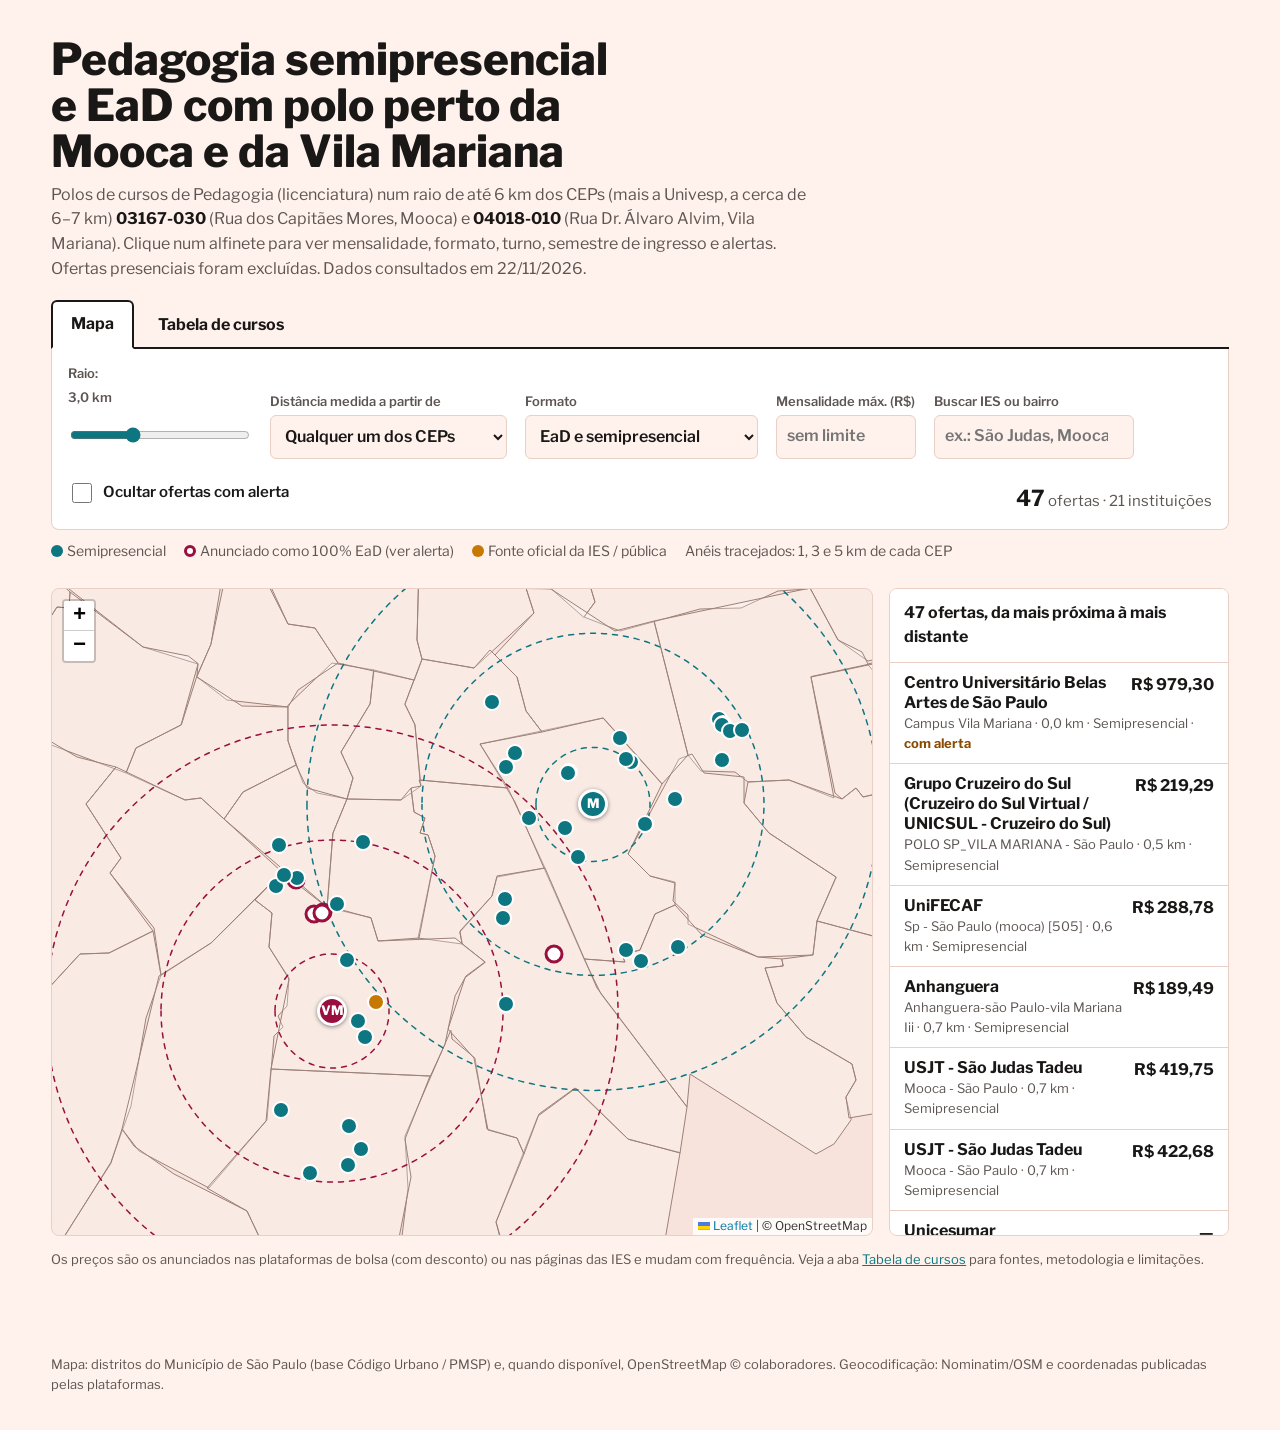
==== index.html @ 07bc19f8 "Mapa e tabela de cursos de Pedagogia semipresencial/EaD perto da Mooca e da Vila Mariana Duas página" ====
<!DOCTYPE html>
<html lang="pt-BR">
<head>
<meta charset="utf-8">
<meta name="viewport" content="width=device-width, initial-scale=1">
<title>Pedagogia EaD – Mapa</title>
<link rel="preconnect" href="https://fonts.googleapis.com">
<link rel="stylesheet" href="https://fonts.googleapis.com/css2?family=Libre+Franklin:wght@400;600;700;800&display=swap">
<link rel="stylesheet" href="assets/vendor/leaflet.css">
<link rel="stylesheet" href="assets/estilo.css">
</head>
<body>
<header class="band"><div class="wrap">
  <h1>Pedagogia semipresencial e EaD com polo perto da Mooca e da Vila Mariana</h1>
  <p class="lede">Polos de cursos de Pedagogia (licenciatura) num raio de até 6 km dos CEPs (mais a Univesp, a cerca de 6–7 km) <b>03167-030</b> (Rua dos Capitães Mores, Mooca) e <b>04018-010</b> (Rua Dr. Álvaro Alvim, Vila Mariana). Clique num alfinete para ver mensalidade, formato, turno, semestre de ingresso e alertas. Ofertas presenciais foram excluídas. Dados consultados em 22/11/2026.</p>
  <nav class="tabs" aria-label="Páginas">
    <a href="index.html" aria-current="page">Mapa</a>
    <a href="tabela.html">Tabela de cursos</a>
  </nav>
  <div class="filters" id="filters"></div>
  <div class="legend">
    <span><span class="dot" style="background:#0d7680"></span>Semipresencial</span>
    <span><span class="dot" style="background:#fff;border:3px solid #990f3d"></span>Anunciado como 100% EaD (ver alerta)</span>
    <span><span class="dot" style="background:#c77800"></span>Fonte oficial da IES / pública</span>
    <span>Anéis tracejados: 1, 3 e 5 km de cada CEP</span>
  </div>
</div></header>
<main class="band" style="padding-top:0"><div class="wrap">
  <div class="mapgrid">
    <div id="map" role="region" aria-label="Mapa dos polos"></div>
    <aside class="list" aria-label="Polos no filtro"><h2 id="listTitle">Polos</h2><div id="list"></div></aside>
  </div>
  <p class="small" style="font-size:13px;color:var(--muted)">Os preços são os anunciados nas plataformas de bolsa (com desconto) ou nas páginas das IES e mudam com frequência. Veja a aba <a href="tabela.html">Tabela de cursos</a> para fontes, metodologia e limitações.</p>
</div></main>
<footer class="band"><div class="wrap">Mapa: distritos do Município de São Paulo (base Código Urbano / PMSP) e, quando disponível, OpenStreetMap © colaboradores. Geocodificação: Nominatim/OSM e coordenadas publicadas pelas plataformas.</div></footer>
<script src="assets/vendor/leaflet.js"></script>
<script src="assets/distritos.js"></script>
<script src="assets/dados.js"></script>
<script src="assets/comum.js"></script>
<script>
{
const {brl,km,esc,filtrar,montarFiltros,ler}=window.PED;
const TEAL='#0d7680',CLARET='#990f3d',OFF='#c77800';
const map=L.map('map',{zoomSnap:0.5,scrollWheelZoom:true}).setView([-23.574,-46.618],13);
const tiles=L.tileLayer('https://{s}.tile.openstreetmap.org/{z}/{x}/{y}.png',{maxZoom:19,attribution:'© OpenStreetMap'}).addTo(map);
L.geoJSON(window.DISTRITOS,{style:{color:'#9b8077',weight:1,fillColor:'#ffffff',fillOpacity:0.25},
  onEachFeature:(f,l)=>l.bindTooltip(f.properties.n,{sticky:true,className:'lbl'})}).addTo(map);
for(const o of window.META.origens){
  const col=o.id==='mooca'?TEAL:CLARET;
  [1,3,5].forEach(r=>L.circle([o.lat,o.lng],{radius:r*1000,color:col,weight:1.5,dashArray:'5 6',fill:false,interactive:false}).addTo(map));
  L.marker([o.lat,o.lng],{icon:L.divIcon({className:'',html:`<div class="origin-ic" style="background:${col}">${o.id==='mooca'?'M':'VM'}</div>`,iconSize:[30,30],iconAnchor:[15,15]}),zIndexOffset:1000})
   .bindPopup(`<div class="pop"><h3>CEP ${o.cep}</h3><p class="sub">${esc(o.nome)}</p></div>`).addTo(map);
}
const layer=L.layerGroup().addTo(map);
let marks={};
function pop(c){
  const al=c.alertas.map(a=>`<div class="alert">${esc(a)}</div>`).join('');
  return `<div class="pop"><h3>${esc(c.ies)}</h3><p class="sub">${esc(c.polo)}${c.bairro?' · '+esc(c.bairro):''}</p>
  <dl><dt>Endereço</dt><dd>${esc(c.endereco||'não informado')}</dd>
  <dt>Formato</dt><dd>${esc(c.formato)}</dd>
  <dt>Turno</dt><dd>${esc(c.turnos.join(', ')||'—')}</dd>
  <dt>Mensalidade</dt><dd>${brl(c.preco)}${c.preco_cheio&&c.preco_cheio!==c.preco?` <span style="font-weight:400;color:#5d5551">(cheia ${brl(c.preco_cheio)})</span>`:''}</dd>
  <dt>Ingresso</dt><dd>${esc(c.semestre||'—')}</dd>
  <dt>Duração</dt><dd>${esc(c.duracao||'—')}</dd>
  <dt>Vagas</dt><dd>${esc(c.vagas)}</dd>
  <dt>MEC</dt><dd>${esc(c.mec)}</dd>
  <dt>Distâncias</dt><dd>${km(c.dm)} da Mooca · ${km(c.dv)} da V. Mariana</dd></dl>${al}
  <a href="${esc(c.fonte)}" target="_blank" rel="noopener">Fonte: ${esc(c.fonte_nome)}</a></div>`;
}
function draw(f){
  layer.clearLayers();marks={};
  const L2=filtrar(window.CURSOS,f).sort((a,b)=>window.PED.dist(a,f.ref)-window.PED.dist(b,f.ref));
  // desloca levemente alfinetes no mesmo ponto
  const seen={};
  for(const c of L2){
    const k=c.lat.toFixed(4)+','+c.lng.toFixed(4);const n=seen[k]=(seen[k]||0)+1;
    const ang=n*2.1,off=n>1?0.00018*Math.sqrt(n):0;
    const ll=[c.lat+off*Math.sin(ang),c.lng+off*Math.cos(ang)];
    const sp=/semi/i.test(c.formato),col=c.origem==='oficial'?OFF:(sp?TEAL:CLARET);
    const m=L.circleMarker(ll,{radius:8,color:sp||c.origem==='oficial'?'#fff':CLARET,weight:sp||c.origem==='oficial'?2:3,fillColor:sp||c.origem==='oficial'?col:'#fff',fillOpacity:1})
      .bindPopup(pop(c),{maxWidth:320}).addTo(layer);
    m.on('popupopen',()=>sel(c.id));marks[c.id]=m;
  }
  document.getElementById('count').innerHTML=`<b>${L2.length}</b> ofertas · ${new Set(L2.map(c=>c.ies)).size} instituições`;
  document.getElementById('listTitle').textContent=`${L2.length} ofertas, da mais próxima à mais distante`;
  document.getElementById('list').innerHTML=L2.map(c=>`<button class="item" data-id="${c.id}"><span class="p">${brl(c.preco)}</span><div class="t">${esc(c.ies)}</div><div class="s">${esc(c.polo)} · ${km(window.PED.dist(c,f.ref))} · ${esc(c.formato)}${c.alertas.length?' · <b style="color:var(--warn)">com alerta</b>':''}</div></button>`).join('')||'<p style="padding:14px">Nenhuma oferta com esses filtros. Aumente o raio.</p>';
}
function sel(id){document.querySelectorAll('.item').forEach(b=>b.classList.toggle('on',b.dataset.id==id));const b=document.querySelector(`.item[data-id="${id}"]`);if(b)b.scrollIntoView({block:'nearest'})}
document.getElementById('list').addEventListener('click',e=>{const b=e.target.closest('.item');if(!b)return;const m=marks[b.dataset.id];if(m){map.setView(m.getLatLng(),Math.max(map.getZoom(),15));m.openPopup()}});
montarFiltros(document.getElementById('filters'),ler(),draw);
}
</script>
</body>
</html>
---- assets/vendor/leaflet.css ----
/* required styles */

.leaflet-pane,
.leaflet-tile,
.leaflet-marker-icon,
.leaflet-marker-shadow,
.leaflet-tile-container,
.leaflet-pane > svg,
.leaflet-pane > canvas,
.leaflet-zoom-box,
.leaflet-image-layer,
.leaflet-layer {
	position: absolute;
	left: 0;
	top: 0;
	}
.leaflet-container {
	overflow: hidden;
	}
.leaflet-tile,
.leaflet-marker-icon,
.leaflet-marker-shadow {
	-webkit-user-select: none;
	   -moz-user-select: none;
	        user-select: none;
	  -webkit-user-drag: none;
	}
/* Prevents IE11 from highlighting tiles in blue */
.leaflet-tile::selection {
	background: transparent;
}
/* Safari renders non-retina tile on retina better with this, but Chrome is worse */
.leaflet-safari .leaflet-tile {
	image-rendering: -webkit-optimize-contrast;
	}
/* hack that prevents hw layers "stretching" when loading new tiles */
.leaflet-safari .leaflet-tile-container {
	width: 1600px;
	height: 1600px;
	-webkit-transform-origin: 0 0;
	}
.leaflet-marker-icon,
.leaflet-marker-shadow {
	display: block;
	}
/* .leaflet-container svg: reset svg max-width decleration shipped in Joomla! (joomla.org) 3.x */
/* .leaflet-container img: map is broken in FF if you have max-width: 100% on tiles */
.leaflet-container .leaflet-overlay-pane svg {
	max-width: none !important;
	max-height: none !important;
	}
.leaflet-container .leaflet-marker-pane img,
.leaflet-container .leaflet-shadow-pane img,
.leaflet-container .leaflet-tile-pane img,
.leaflet-container img.leaflet-image-layer,
.leaflet-container .leaflet-tile {
	max-width: none !important;
	max-height: none !important;
	width: auto;
	padding: 0;
	}

.leaflet-container img.leaflet-tile {
	/* See: https://bugs.chromium.org/p/chromium/issues/detail?id=600120 */
	mix-blend-mode: plus-lighter;
}

.leaflet-container.leaflet-touch-zoom {
	-ms-touch-action: pan-x pan-y;
	touch-action: pan-x pan-y;
	}
.leaflet-container.leaflet-touch-drag {
	-ms-touch-action: pinch-zoom;
	/* Fallback for FF which doesn't support pinch-zoom */
	touch-action: none;
	touch-action: pinch-zoom;
}
.leaflet-container.leaflet-touch-drag.leaflet-touch-zoom {
	-ms-touch-action: none;
	touch-action: none;
}
.leaflet-container {
	-webkit-tap-highlight-color: transparent;
}
.leaflet-container a {
	-webkit-tap-highlight-color: rgba(51, 181, 229, 0.4);
}
.leaflet-tile {
	filter: inherit;
	visibility: hidden;
	}
.leaflet-tile-loaded {
	visibility: inherit;
	}
.leaflet-zoom-box {
	width: 0;
	height: 0;
	-moz-box-sizing: border-box;
	     box-sizing: border-box;
	z-index: 800;
	}
/* workaround for https://bugzilla.mozilla.org/show_bug.cgi?id=888319 */
.leaflet-overlay-pane svg {
	-moz-user-select: none;
	}

.leaflet-pane         { z-index: 400; }

.leaflet-tile-pane    { z-index: 200; }
.leaflet-overlay-pane { z-index: 400; }
.leaflet-shadow-pane  { z-index: 500; }
.leaflet-marker-pane  { z-index: 600; }
.leaflet-tooltip-pane   { z-index: 650; }
.leaflet-popup-pane   { z-index: 700; }

.leaflet-map-pane canvas { z-index: 100; }
.leaflet-map-pane svg    { z-index: 200; }

.leaflet-vml-shape {
	width: 1px;
	height: 1px;
	}
.lvml {
	behavior: url(#default#VML);
	display: inline-block;
	position: absolute;
	}


/* control positioning */

.leaflet-control {
	position: relative;
	z-index: 800;
	pointer-events: visiblePainted; /* IE 9-10 doesn't have auto */
	pointer-events: auto;
	}
.leaflet-top,
.leaflet-bottom {
	position: absolute;
	z-index: 1000;
	pointer-events: none;
	}
.leaflet-top {
	top: 0;
	}
.leaflet-right {
	right: 0;
	}
.leaflet-bottom {
	bottom: 0;
	}
.leaflet-left {
	left: 0;
	}
.leaflet-control {
	float: left;
	clear: both;
	}
.leaflet-right .leaflet-control {
	float: right;
	}
.leaflet-top .leaflet-control {
	margin-top: 10px;
	}
.leaflet-bottom .leaflet-control {
	margin-bottom: 10px;
	}
.leaflet-left .leaflet-control {
	margin-left: 10px;
	}
.leaflet-right .leaflet-control {
	margin-right: 10px;
	}


/* zoom and fade animations */

.leaflet-fade-anim .leaflet-popup {
	opacity: 0;
	-webkit-transition: opacity 0.2s linear;
	   -moz-transition: opacity 0.2s linear;
	        transition: opacity 0.2s linear;
	}
.leaflet-fade-anim .leaflet-map-pane .leaflet-popup {
	opacity: 1;
	}
.leaflet-zoom-animated {
	-webkit-transform-origin: 0 0;
	    -ms-transform-origin: 0 0;
	        transform-origin: 0 0;
	}
svg.leaflet-zoom-animated {
	will-change: transform;
}

.leaflet-zoom-anim .leaflet-zoom-animated {
	-webkit-transition: -webkit-transform 0.25s cubic-bezier(0,0,0.25,1);
	   -moz-transition:    -moz-transform 0.25s cubic-bezier(0,0,0.25,1);
	        transition:         transform 0.25s cubic-bezier(0,0,0.25,1);
	}
.leaflet-zoom-anim .leaflet-tile,
.leaflet-pan-anim .leaflet-tile {
	-webkit-transition: none;
	   -moz-transition: none;
	        transition: none;
	}

.leaflet-zoom-anim .leaflet-zoom-hide {
	visibility: hidden;
	}


/* cursors */

.leaflet-interactive {
	cursor: pointer;
	}
.leaflet-grab {
	cursor: -webkit-grab;
	cursor:    -moz-grab;
	cursor:         grab;
	}
.leaflet-crosshair,
.leaflet-crosshair .leaflet-interactive {
	cursor: crosshair;
	}
.leaflet-popup-pane,
.leaflet-control {
	cursor: auto;
	}
.leaflet-dragging .leaflet-grab,
.leaflet-dragging .leaflet-grab .leaflet-interactive,
.leaflet-dragging .leaflet-marker-draggable {
	cursor: move;
	cursor: -webkit-grabbing;
	cursor:    -moz-grabbing;
	cursor:         grabbing;
	}

/* marker & overlays interactivity */
.leaflet-marker-icon,
.leaflet-marker-shadow,
.leaflet-image-layer,
.leaflet-pane > svg path,
.leaflet-tile-container {
	pointer-events: none;
	}

.leaflet-marker-icon.leaflet-interactive,
.leaflet-image-layer.leaflet-interactive,
.leaflet-pane > svg path.leaflet-interactive,
svg.leaflet-image-layer.leaflet-interactive path {
	pointer-events: visiblePainted; /* IE 9-10 doesn't have auto */
	pointer-events: auto;
	}

/* visual tweaks */

.leaflet-container {
	background: #ddd;
	outline-offset: 1px;
	}
.leaflet-container a {
	color: #0078A8;
	}
.leaflet-zoom-box {
	border: 2px dotted #38f;
	background: rgba(255,255,255,0.5);
	}


/* general typography */
.leaflet-container {
	font-family: "Helvetica Neue", Arial, Helvetica, sans-serif;
	font-size: 12px;
	font-size: 0.75rem;
	line-height: 1.5;
	}


/* general toolbar styles */

.leaflet-bar {
	box-shadow: 0 1px 5px rgba(0,0,0,0.65);
	border-radius: 4px;
	}
.leaflet-bar a {
	background-color: #fff;
	border-bottom: 1px solid #ccc;
	width: 26px;
	height: 26px;
	line-height: 26px;
	display: block;
	text-align: center;
	text-decoration: none;
	color: black;
	}
.leaflet-bar a,
.leaflet-control-layers-toggle {
	background-position: 50% 50%;
	background-repeat: no-repeat;
	display: block;
	}
.leaflet-bar a:hover,
.leaflet-bar a:focus {
	background-color: #f4f4f4;
	}
.leaflet-bar a:first-child {
	border-top-left-radius: 4px;
	border-top-right-radius: 4px;
	}
.leaflet-bar a:last-child {
	border-bottom-left-radius: 4px;
	border-bottom-right-radius: 4px;
	border-bottom: none;
	}
.leaflet-bar a.leaflet-disabled {
	cursor: default;
	background-color: #f4f4f4;
	color: #bbb;
	}

.leaflet-touch .leaflet-bar a {
	width: 30px;
	height: 30px;
	line-height: 30px;
	}
.leaflet-touch .leaflet-bar a:first-child {
	border-top-left-radius: 2px;
	border-top-right-radius: 2px;
	}
.leaflet-touch .leaflet-bar a:last-child {
	border-bottom-left-radius: 2px;
	border-bottom-right-radius: 2px;
	}

/* zoom control */

.leaflet-control-zoom-in,
.leaflet-control-zoom-out {
	font: bold 18px 'Lucida Console', Monaco, monospace;
	text-indent: 1px;
	}

.leaflet-touch .leaflet-control-zoom-in, .leaflet-touch .leaflet-control-zoom-out  {
	font-size: 22px;
	}


/* layers control */

.leaflet-control-layers {
	box-shadow: 0 1px 5px rgba(0,0,0,0.4);
	background: #fff;
	border-radius: 5px;
	}
.leaflet-control-layers-toggle {
	background-image: url(images/layers.png);
	width: 36px;
	height: 36px;
	}
.leaflet-retina .leaflet-control-layers-toggle {
	background-image: url(images/layers-2x.png);
	background-size: 26px 26px;
	}
.leaflet-touch .leaflet-control-layers-toggle {
	width: 44px;
	height: 44px;
	}
.leaflet-control-layers .leaflet-control-layers-list,
.leaflet-control-layers-expanded .leaflet-control-layers-toggle {
	display: none;
	}
.leaflet-control-layers-expanded .leaflet-control-layers-list {
	display: block;
	position: relative;
	}
.leaflet-control-layers-expanded {
	padding: 6px 10px 6px 6px;
	color: #333;
	background: #fff;
	}
.leaflet-control-layers-scrollbar {
	overflow-y: scroll;
	overflow-x: hidden;
	padding-right: 5px;
	}
.leaflet-control-layers-selector {
	margin-top: 2px;
	position: relative;
	top: 1px;
	}
.leaflet-control-layers label {
	display: block;
	font-size: 13px;
	font-size: 1.08333em;
	}
.leaflet-control-layers-separator {
	height: 0;
	border-top: 1px solid #ddd;
	margin: 5px -10px 5px -6px;
	}

/* Default icon URLs */
.leaflet-default-icon-path { /* used only in path-guessing heuristic, see L.Icon.Default */
	background-image: url(images/marker-icon.png);
	}


/* attribution and scale controls */

.leaflet-container .leaflet-control-attribution {
	background: #fff;
	background: rgba(255, 255, 255, 0.8);
	margin: 0;
	}
.leaflet-control-attribution,
.leaflet-control-scale-line {
	padding: 0 5px;
	color: #333;
	line-height: 1.4;
	}
.leaflet-control-attribution a {
	text-decoration: none;
	}
.leaflet-control-attribution a:hover,
.leaflet-control-attribution a:focus {
	text-decoration: underline;
	}
.leaflet-attribution-flag {
	display: inline !important;
	vertical-align: baseline !important;
	width: 1em;
	height: 0.6669em;
	}
.leaflet-left .leaflet-control-scale {
	margin-left: 5px;
	}
.leaflet-bottom .leaflet-control-scale {
	margin-bottom: 5px;
	}
.leaflet-control-scale-line {
	border: 2px solid #777;
	border-top: none;
	line-height: 1.1;
	padding: 2px 5px 1px;
	white-space: nowrap;
	-moz-box-sizing: border-box;
	     box-sizing: border-box;
	background: rgba(255, 255, 255, 0.8);
	text-shadow: 1px 1px #fff;
	}
.leaflet-control-scale-line:not(:first-child) {
	border-top: 2px solid #777;
	border-bottom: none;
	margin-top: -2px;
	}
.leaflet-control-scale-line:not(:first-child):not(:last-child) {
	border-bottom: 2px solid #777;
	}

.leaflet-touch .leaflet-control-attribution,
.leaflet-touch .leaflet-control-layers,
.leaflet-touch .leaflet-bar {
	box-shadow: none;
	}
.leaflet-touch .leaflet-control-layers,
.leaflet-touch .leaflet-bar {
	border: 2px solid rgba(0,0,0,0.2);
	background-clip: padding-box;
	}


/* popup */

.leaflet-popup {
	position: absolute;
	text-align: center;
	margin-bottom: 20px;
	}
.leaflet-popup-content-wrapper {
	padding: 1px;
	text-align: left;
	border-radius: 12px;
	}
.leaflet-popup-content {
	margin: 13px 24px 13px 20px;
	line-height: 1.3;
	font-size: 13px;
	font-size: 1.08333em;
	min-height: 1px;
	}
.leaflet-popup-content p {
	margin: 17px 0;
	margin: 1.3em 0;
	}
.leaflet-popup-tip-container {
	width: 40px;
	height: 20px;
	position: absolute;
	left: 50%;
	margin-top: -1px;
	margin-left: -20px;
	overflow: hidden;
	pointer-events: none;
	}
.leaflet-popup-tip {
	width: 17px;
	height: 17px;
	padding: 1px;

	margin: -10px auto 0;
	pointer-events: auto;

	-webkit-transform: rotate(45deg);
	   -moz-transform: rotate(45deg);
	    -ms-transform: rotate(45deg);
	        transform: rotate(45deg);
	}
.leaflet-popup-content-wrapper,
.leaflet-popup-tip {
	background: white;
	color: #333;
	box-shadow: 0 3px 14px rgba(0,0,0,0.4);
	}
.leaflet-container a.leaflet-popup-close-button {
	position: absolute;
	top: 0;
	right: 0;
	border: none;
	text-align: center;
	width: 24px;
	height: 24px;
	font: 16px/24px Tahoma, Verdana, sans-serif;
	color: #757575;
	text-decoration: none;
	background: transparent;
	}
.leaflet-container a.leaflet-popup-close-button:hover,
.leaflet-container a.leaflet-popup-close-button:focus {
	color: #585858;
	}
.leaflet-popup-scrolled {
	overflow: auto;
	}

.leaflet-oldie .leaflet-popup-content-wrapper {
	-ms-zoom: 1;
	}
.leaflet-oldie .leaflet-popup-tip {
	width: 24px;
	margin: 0 auto;

	-ms-filter: "progid:DXImageTransform.Microsoft.Matrix(M11=0.70710678, M12=0.70710678, M21=-0.70710678, M22=0.70710678)";
	filter: progid:DXImageTransform.Microsoft.Matrix(M11=0.70710678, M12=0.70710678, M21=-0.70710678, M22=0.70710678);
	}

.leaflet-oldie .leaflet-control-zoom,
.leaflet-oldie .leaflet-control-layers,
.leaflet-oldie .leaflet-popup-content-wrapper,
.leaflet-oldie .leaflet-popup-tip {
	border: 1px solid #999;
	}


/* div icon */

.leaflet-div-icon {
	background: #fff;
	border: 1px solid #666;
	}


/* Tooltip */
/* Base styles for the element that has a tooltip */
.leaflet-tooltip {
	position: absolute;
	padding: 6px;
	background-color: #fff;
	border: 1px solid #fff;
	border-radius: 3px;
	color: #222;
	white-space: nowrap;
	-webkit-user-select: none;
	-moz-user-select: none;
	-ms-user-select: none;
	user-select: none;
	pointer-events: none;
	box-shadow: 0 1px 3px rgba(0,0,0,0.4);
	}
.leaflet-tooltip.leaflet-interactive {
	cursor: pointer;
	pointer-events: auto;
	}
.leaflet-tooltip-top:before,
.leaflet-tooltip-bottom:before,
.leaflet-tooltip-left:before,
.leaflet-tooltip-right:before {
	position: absolute;
	pointer-events: none;
	border: 6px solid transparent;
	background: transparent;
	content: "";
	}

/* Directions */

.leaflet-tooltip-bottom {
	margin-top: 6px;
}
.leaflet-tooltip-top {
	margin-top: -6px;
}
.leaflet-tooltip-bottom:before,
.leaflet-tooltip-top:before {
	left: 50%;
	margin-left: -6px;
	}
.leaflet-tooltip-top:before {
	bottom: 0;
	margin-bottom: -12px;
	border-top-color: #fff;
	}
.leaflet-tooltip-bottom:before {
	top: 0;
	margin-top: -12px;
	margin-left: -6px;
	border-bottom-color: #fff;
	}
.leaflet-tooltip-left {
	margin-left: -6px;
}
.leaflet-tooltip-right {
	margin-left: 6px;
}
.leaflet-tooltip-left:before,
.leaflet-tooltip-right:before {
	top: 50%;
	margin-top: -6px;
	}
.leaflet-tooltip-left:before {
	right: 0;
	margin-right: -12px;
	border-left-color: #fff;
	}
.leaflet-tooltip-right:before {
	left: 0;
	margin-left: -12px;
	border-right-color: #fff;
	}

/* Printing */

@media print {
	/* Prevent printers from removing background-images of controls. */
	.leaflet-control {
		-webkit-print-color-adjust: exact;
		print-color-adjust: exact;
		}
	}
---- assets/estilo.css ----
/*
VOICE: mesa de infografia de jornal — sóbrio, preciso, útil para decidir.
IDEA: um guia de bairro impresso: dois pontos de partida (os CEPs) e anéis de distância.
PICTURE: o mapa da cidade com os distritos desenhados e os polos como alfinetes.
COLOUR and TYPE: fundo rosa-claro de jornal, tinta quase preta, petróleo (Mooca), bordô (Vila Mariana); Libre Franklin.
LAYOUT: título-conclusão, abas, filtros numa faixa, mapa largo com lista lateral; tabela ordenável.
*/
:root{color-scheme:light dark;
--bg:light-dark(#fff1ec,#1c1512);--paper:light-dark(#ffffff,#271e1a);--ink:light-dark(#1a1817,#f3ebe7);
--muted:light-dark(#5d5551,#bcaea8);--line:light-dark(#e9cfc6,#3d302a);
--teal:light-dark(#0d7680,#4fb3bc);--claret:light-dark(#990f3d,#e5658f);--warn:light-dark(#8a4b00,#f0b45c);
--warnbg:light-dark(#fff4e0,#3a2a12)}
:root[data-theme=light]{color-scheme:light}:root[data-theme=dark]{color-scheme:dark}
*{box-sizing:border-box;min-width:0}
html{scroll-padding-top:72px}
body{margin:0;background:var(--bg);color:var(--ink);font:16px/1.55 "Libre Franklin",system-ui,sans-serif;overflow-x:clip}
a{color:var(--teal)}
.band{padding:clamp(18px,3vw,36px) max(4vw,16px)}
.wrap{max-width:1240px;margin:0 auto}
header.band{padding-bottom:10px}
h1{font-weight:800;font-size:clamp(28px,3.6vw,44px);line-height:1.05;margin:0 0 8px;text-wrap:balance;max-width:24ch}
.lede{color:var(--muted);max-width:70ch;margin:0}
.lede b{color:var(--ink)}
nav.tabs{display:flex;gap:4px;flex-wrap:wrap;margin-top:18px;border-bottom:2px solid var(--ink)}
nav.tabs a{padding:10px 18px;min-height:44px;display:inline-flex;align-items:center;text-decoration:none;color:var(--ink);font-weight:700;border:2px solid transparent;border-bottom:0;border-radius:6px 6px 0 0;margin-bottom:-2px}
nav.tabs a[aria-current=page]{background:var(--paper);border-color:var(--ink);border-bottom:2px solid var(--paper)}
nav.tabs a:not([aria-current]):hover{background:var(--paper)}
.filters{display:flex;flex-wrap:wrap;gap:12px 18px;align-items:end;background:var(--paper);border:1px solid var(--line);border-top:0;padding:14px 16px;border-radius:0 0 8px 8px}
.filters label{display:flex;flex-direction:column;gap:4px;font-size:13px;color:var(--muted);font-weight:600}
.filters input,.filters select{font:inherit;font-size:16px;min-height:44px;padding:6px 10px;border:1px solid var(--line);border-radius:6px;background:var(--bg);color:var(--ink)}
.filters input[type=range]{padding:0;border:0;background:none;accent-color:var(--teal);min-width:180px}
.filters .chk{flex-direction:row;align-items:center;gap:8px;min-height:44px;font-size:15px;color:var(--ink)}
.filters .chk input{min-height:auto;width:20px;height:20px;accent-color:var(--teal)}
:focus-visible{outline:3px solid var(--teal);outline-offset:2px}
.count{margin-left:auto;font-size:15px;color:var(--muted)}
.count b{font-size:22px;color:var(--ink)}
.dot{display:inline-block;width:12px;height:12px;border-radius:50%;vertical-align:-1px;margin-right:4px}
.legend{display:flex;flex-wrap:wrap;gap:6px 18px;font-size:14px;color:var(--muted);margin:10px 0 0}
.mapgrid{display:grid;grid-template-columns:minmax(0,1fr) 340px;gap:16px;margin-top:16px}
#map{height:min(72vh,680px);min-height:420px;border:1px solid var(--line);border-radius:8px;background:light-dark(#f7e3db,#241b17)}
.list{height:min(72vh,680px);min-height:420px;overflow:auto;background:var(--paper);border:1px solid var(--line);border-radius:8px}
.list h2{font-size:16px;margin:0;padding:12px 14px;border-bottom:1px solid var(--line);position:sticky;top:0;background:var(--paper)}
.item{display:block;width:100%;text-align:left;background:none;border:0;border-bottom:1px solid var(--line);padding:10px 14px;font:inherit;color:inherit;cursor:pointer;min-height:44px}
.item:hover,.item.on{background:var(--bg)}
.item .t{font-weight:700;line-height:1.25}
.item .s{font-size:13px;color:var(--muted)}
.item .p{float:right;font-weight:700;white-space:nowrap;margin-left:8px}
.pop{font:14px/1.45 "Libre Franklin",system-ui,sans-serif;min-width:230px;max-width:300px}
.pop h3{margin:0 0 2px;font-size:16px;line-height:1.2}
.pop .sub{color:#5d5551;margin:0 0 8px}
.pop dl{display:grid;grid-template-columns:auto 1fr;gap:2px 10px;margin:0 0 8px}
.pop dt{color:#5d5551}.pop dd{margin:0;font-weight:600}
.alert{background:var(--warnbg);color:var(--warn);border-left:3px solid var(--warn);padding:6px 8px;font-size:13px;margin:6px 0;border-radius:0 4px 4px 0}
.pop .alert{background:#fff4e0;color:#7a4300;border-color:#c77800}
.leaflet-container{font-family:"Libre Franklin",system-ui,sans-serif}
.origin-ic{width:30px;height:30px;border-radius:50%;border:3px solid #fff;box-shadow:0 1px 4px rgba(0,0,0,.45);display:grid;place-items:center;color:#fff;font-weight:800;font-size:13px}
.lbl{background:rgba(255,255,255,.9);border:0;box-shadow:none;font-weight:700;font-size:12px;padding:1px 4px;color:#1a1817}
.lbl::before{display:none}
.tablewrap{margin-top:16px;background:var(--paper);border:1px solid var(--line);border-radius:8px;overflow-x:auto}
table{border-collapse:collapse;width:100%;font-size:14px}
th,td{padding:8px 10px;border-bottom:1px solid var(--line);vertical-align:top;text-align:left}
thead th{position:sticky;top:0;background:var(--paper);font-size:13px;white-space:nowrap;border-bottom:2px solid var(--ink)}
thead th button{all:unset;cursor:pointer;font-weight:700;min-height:32px;display:inline-flex;align-items:center;gap:4px}
thead th button:focus-visible{outline:3px solid var(--teal)}
td.n{text-align:right;white-space:nowrap;font-variant-numeric:tabular-nums}
td .small{font-size:12px;color:var(--muted)}
tbody tr:hover{background:var(--bg)}
.tag{display:inline-block;font-size:12px;font-weight:700;padding:1px 7px;border-radius:10px;white-space:nowrap}
.tag.sp{background:light-dark(#d7eef0,#14363a);color:var(--teal)}
.tag.ead{background:light-dark(#f7dbe4,#3e1424);color:var(--claret)}
.notes{max-width:900px}
.notes h2{font-size:24px;line-height:1.15;margin:28px 0 8px}
.notes li{margin:4px 0}
.btn{font:inherit;font-weight:700;min-height:44px;padding:8px 14px;border:1px solid var(--ink);background:var(--paper);color:var(--ink);border-radius:6px;cursor:pointer}
footer{color:var(--muted);font-size:13px}
@media(max-width:900px){.mapgrid{grid-template-columns:minmax(0,1fr)}.list{height:auto;max-height:420px}}
@media(max-width:600px){
 .count{margin-left:0;width:100%}
 table{font-size:13px}.stack thead{display:none}.stack tr{display:grid;padding-block:10px;border-bottom:1px solid var(--line)}
 .stack td{display:flow-root;border:0;padding:3px 0;padding-inline-start:8.5em;text-align:start}
 .stack td::before{content:attr(data-l);float:inline-start;width:8em;margin-inline-start:-8.5em;white-space:normal;color:var(--muted);font-size:12px}
 .stack td:empty{display:none}
}
@media(prefers-reduced-motion:reduce){*{transition:none!important;animation:none!important}}
@media(min-width:601px){
 #tb{min-width:1650px}
 #tb td:nth-child(1){min-width:170px}#tb td:nth-child(2){min-width:160px}#tb td:nth-child(3){min-width:150px}
 #tb td:nth-child(13){min-width:200px}#tb td:nth-child(14){min-width:300px}#tb td:nth-child(15){min-width:190px}
}
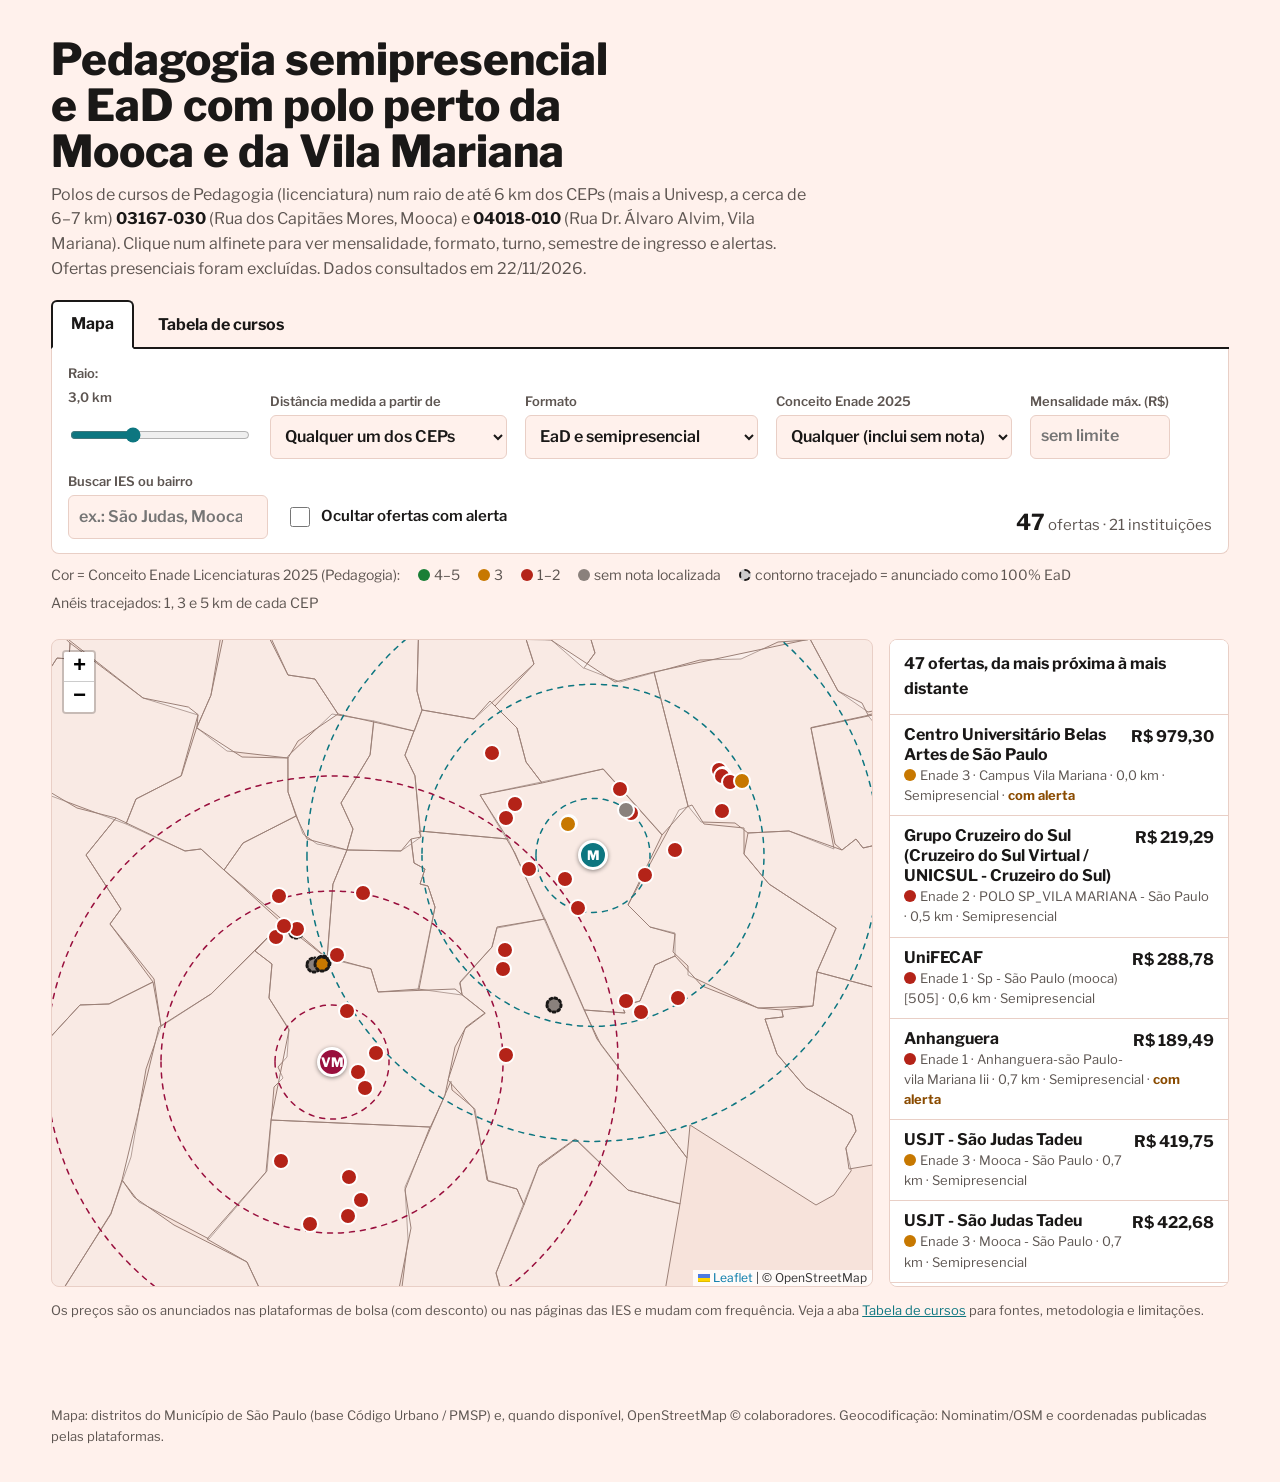
==== commit 622a28c0: "Inclui Conceito Enade das Licenciaturas 2025 (Pedagogia) por oferta Cor dos alfinetes pelo conceito," ====
--- a/index.html
+++ b/index.html
@@ -19,9 +19,12 @@
   </nav>
   <div class="filters" id="filters"></div>
   <div class="legend">
-    <span><span class="dot" style="background:#0d7680"></span>Semipresencial</span>
-    <span><span class="dot" style="background:#fff;border:3px solid #990f3d"></span>Anunciado como 100% EaD (ver alerta)</span>
-    <span><span class="dot" style="background:#c77800"></span>Fonte oficial da IES / pública</span>
+    <span>Cor = Conceito Enade Licenciaturas 2025 (Pedagogia):</span>
+    <span><span class="dot" style="background:#1a7f37"></span>4–5</span>
+    <span><span class="dot" style="background:#c77800"></span>3</span>
+    <span><span class="dot" style="background:#b42318"></span>1–2</span>
+    <span><span class="dot" style="background:#8a817c"></span>sem nota localizada</span>
+    <span><span class="dot" style="background:#ccc;border:2px dashed #1a1817"></span>contorno tracejado = anunciado como 100% EaD</span>
     <span>Anéis tracejados: 1, 3 e 5 km de cada CEP</span>
   </div>
 </div></header>
@@ -41,6 +44,7 @@
 {
 const {brl,km,esc,filtrar,montarFiltros,ler}=window.PED;
 const TEAL='#0d7680',CLARET='#990f3d',OFF='#c77800';
+const ECOL=c=>c.enade_min==null?'#8a817c':c.enade_min>=4?'#1a7f37':c.enade_min===3?'#c77800':'#b42318';
 const map=L.map('map',{zoomSnap:0.5,scrollWheelZoom:true}).setView([-23.574,-46.618],13);
 const tiles=L.tileLayer('https://{s}.tile.openstreetmap.org/{z}/{x}/{y}.png',{maxZoom:19,attribution:'© OpenStreetMap'}).addTo(map);
 L.geoJSON(window.DISTRITOS,{style:{color:'#9b8077',weight:1,fillColor:'#ffffff',fillOpacity:0.25},
@@ -63,7 +67,7 @@
   <dt>Ingresso</dt><dd>${esc(c.semestre||'—')}</dd>
   <dt>Duração</dt><dd>${esc(c.duracao||'—')}</dd>
   <dt>Vagas</dt><dd>${esc(c.vagas)}</dd>
-  <dt>MEC</dt><dd>${esc(c.mec)}</dd>
+  <dt>Enade 2025</dt><dd>${esc(c.mec.replace('Enade Licenciaturas 2025 — ',''))}</dd>
   <dt>Distâncias</dt><dd>${km(c.dm)} da Mooca · ${km(c.dv)} da V. Mariana</dd></dl>${al}
   <a href="${esc(c.fonte)}" target="_blank" rel="noopener">Fonte: ${esc(c.fonte_nome)}</a></div>`;
 }
@@ -76,14 +80,14 @@
     const k=c.lat.toFixed(4)+','+c.lng.toFixed(4);const n=seen[k]=(seen[k]||0)+1;
     const ang=n*2.1,off=n>1?0.00018*Math.sqrt(n):0;
     const ll=[c.lat+off*Math.sin(ang),c.lng+off*Math.cos(ang)];
-    const sp=/semi/i.test(c.formato),col=c.origem==='oficial'?OFF:(sp?TEAL:CLARET);
-    const m=L.circleMarker(ll,{radius:8,color:sp||c.origem==='oficial'?'#fff':CLARET,weight:sp||c.origem==='oficial'?2:3,fillColor:sp||c.origem==='oficial'?col:'#fff',fillOpacity:1})
+    const sp=/semi/i.test(c.formato),col=ECOL(c);
+    const m=L.circleMarker(ll,{radius:sp?8:7,color:sp?'#fff':'#1a1817',weight:sp?2:3,dashArray:sp?null:'2 3',fillColor:col,fillOpacity:1})
       .bindPopup(pop(c),{maxWidth:320}).addTo(layer);
     m.on('popupopen',()=>sel(c.id));marks[c.id]=m;
   }
   document.getElementById('count').innerHTML=`<b>${L2.length}</b> ofertas · ${new Set(L2.map(c=>c.ies)).size} instituições`;
   document.getElementById('listTitle').textContent=`${L2.length} ofertas, da mais próxima à mais distante`;
-  document.getElementById('list').innerHTML=L2.map(c=>`<button class="item" data-id="${c.id}"><span class="p">${brl(c.preco)}</span><div class="t">${esc(c.ies)}</div><div class="s">${esc(c.polo)} · ${km(window.PED.dist(c,f.ref))} · ${esc(c.formato)}${c.alertas.length?' · <b style="color:var(--warn)">com alerta</b>':''}</div></button>`).join('')||'<p style="padding:14px">Nenhuma oferta com esses filtros. Aumente o raio.</p>';
+  document.getElementById('list').innerHTML=L2.map(c=>`<button class="item" data-id="${c.id}"><span class="p">${brl(c.preco)}</span><div class="t">${esc(c.ies)}</div><div class="s"><span class="dot" style="background:${ECOL(c)}"></span>Enade ${c.enade_min??'s/ nota'} · ${esc(c.polo)} · ${km(window.PED.dist(c,f.ref))} · ${esc(c.formato)}${c.alertas.length?' · <b style="color:var(--warn)">com alerta</b>':''}</div></button>`).join('')||'<p style="padding:14px">Nenhuma oferta com esses filtros. Aumente o raio.</p>';
 }
 function sel(id){document.querySelectorAll('.item').forEach(b=>b.classList.toggle('on',b.dataset.id==id));const b=document.querySelector(`.item[data-id="${id}"]`);if(b)b.scrollIntoView({block:'nearest'})}
 document.getElementById('list').addEventListener('click',e=>{const b=e.target.closest('.item');if(!b)return;const m=marks[b.dataset.id];if(m){map.setView(m.getLatLng(),Math.max(map.getZoom(),15));m.openPopup()}});
